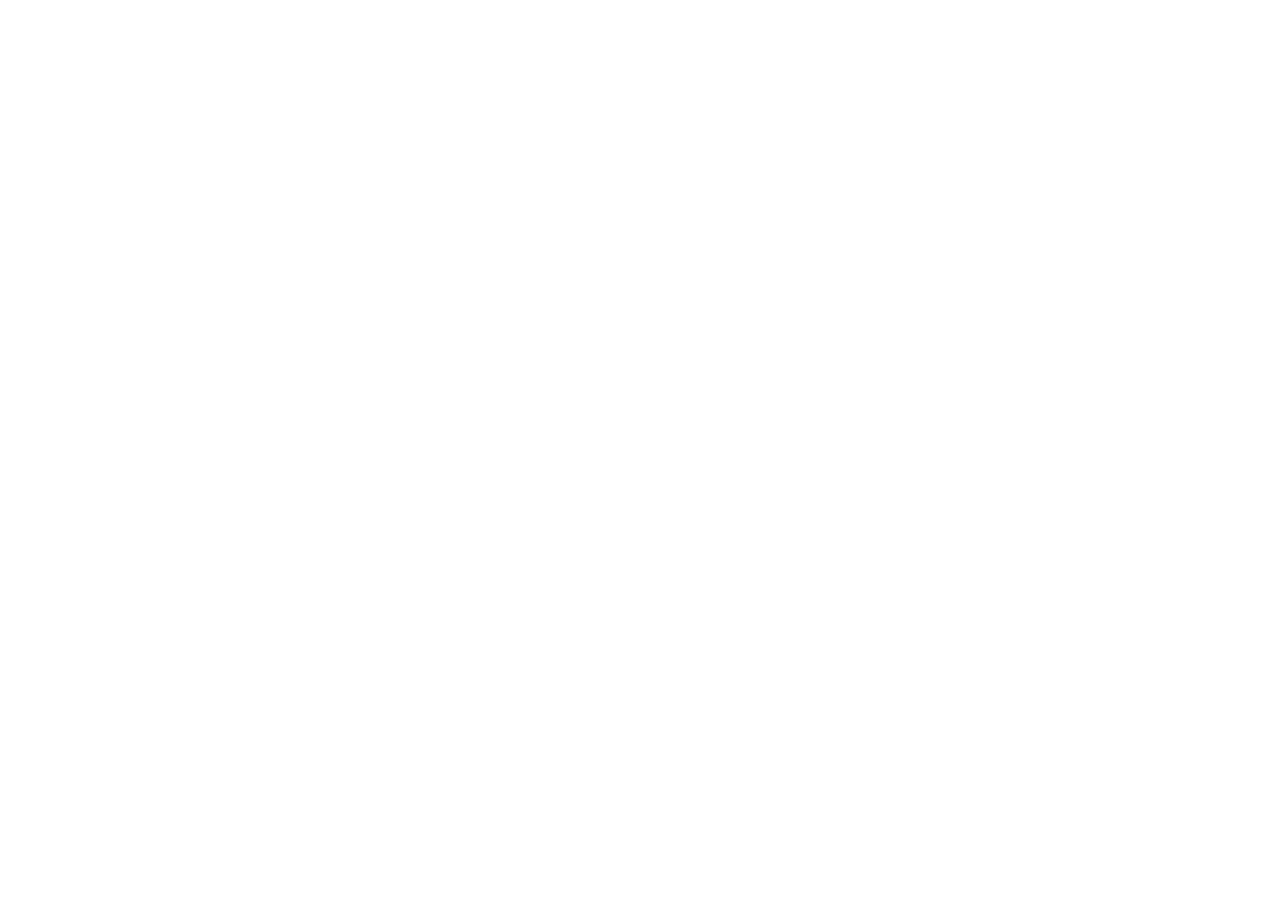
==== atividades.html @ 190195b6 "Add files via upload" ====
<!DOCTYPE html>
<html lang="pt-br">
<head>
    <meta name="viewport" content="width=device-width, initial-scale=1.0">
    <link rel="stylesheet" href="css/atividades.css">
    <script src="js/jquery-3.7.1.js"></script>
</head>
<body>
    
</body>
</html>
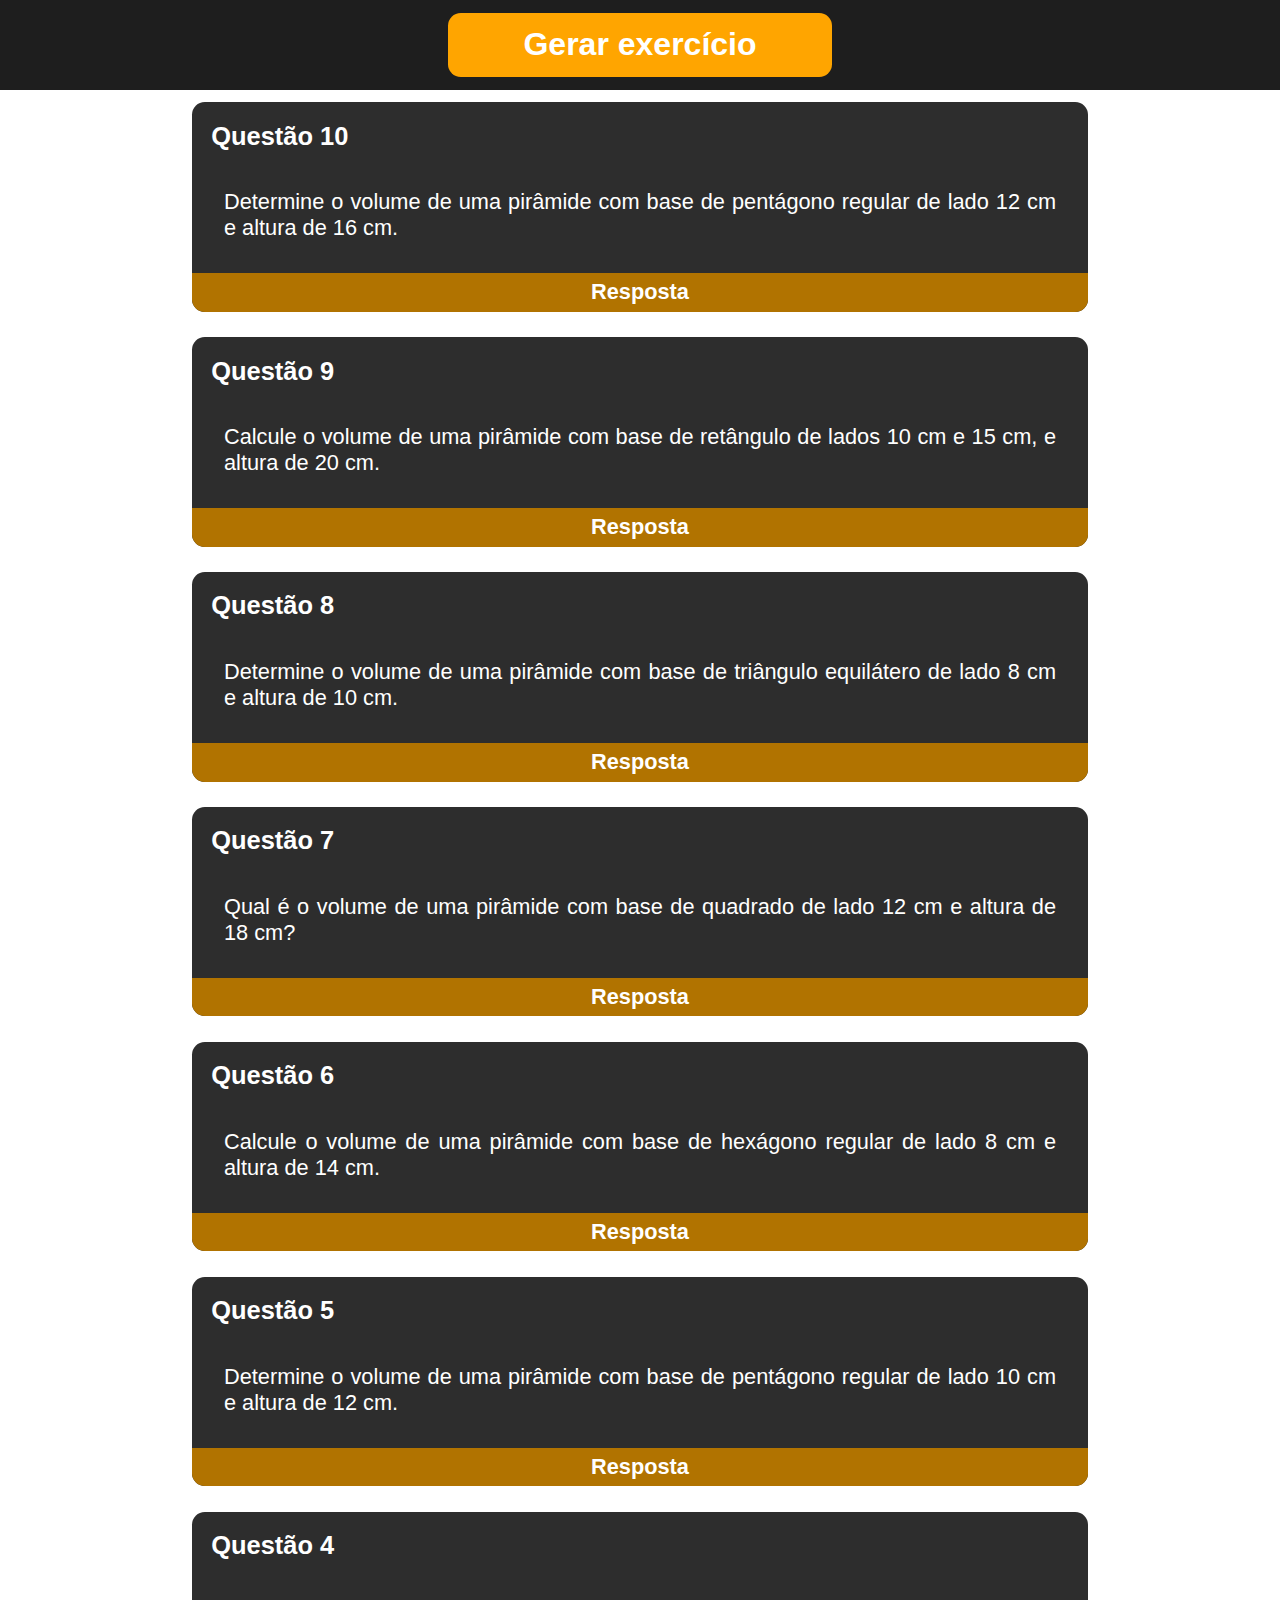
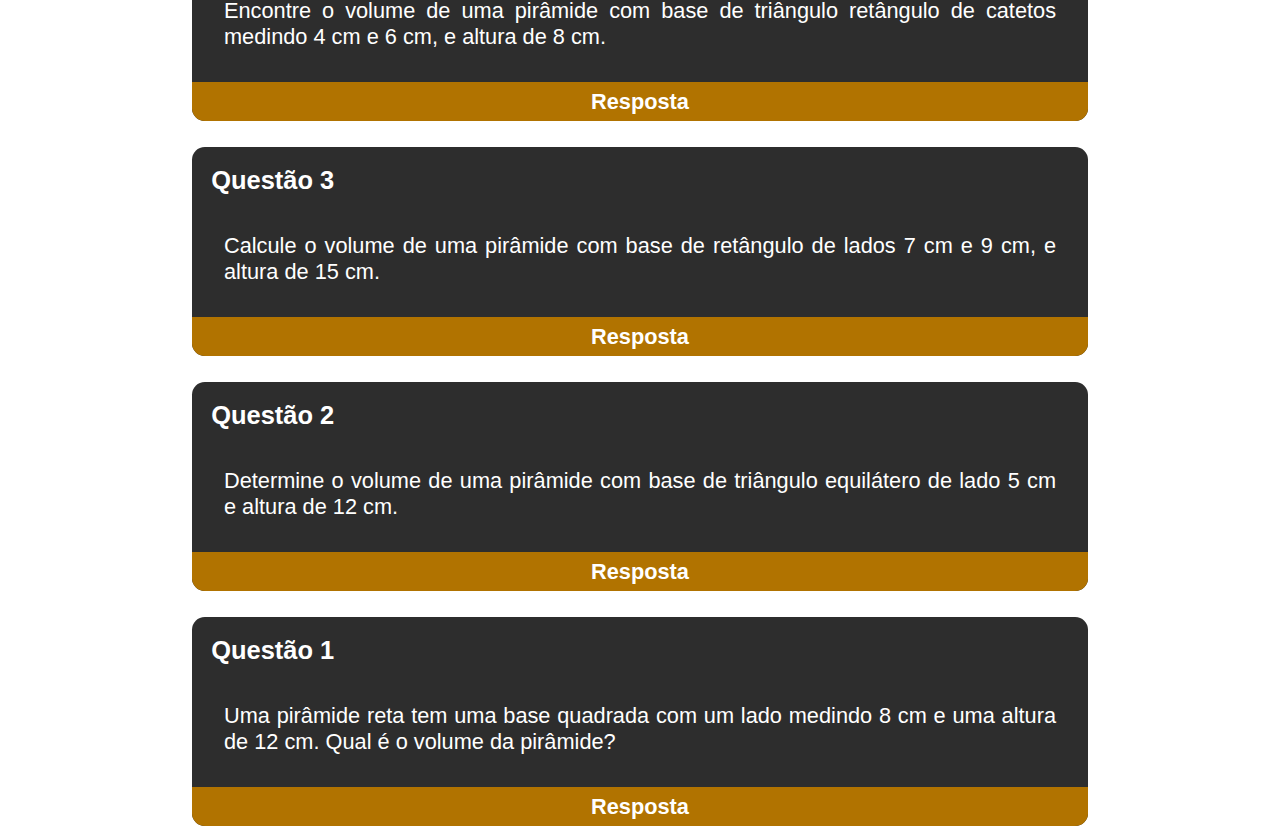
==== commit 87bb82d0: "Add files via upload" ====
--- a/atividades.html
+++ b/atividades.html
@@ -4,8 +4,133 @@
     <meta name="viewport" content="width=device-width, initial-scale=1.0">
     <link rel="stylesheet" href="css/atividades.css">
     <script src="js/jquery-3.7.1.js"></script>
+    <script src="js/atividades.js"></script>
 </head>
 <body>
-    
+    <header>
+        <button id="gerar">Gerar exercício</button>
+    </header>
+    <main>
+        <section>
+            <h3 class="title">Questão 10</h3>
+            <div class="content">
+                <p class="question">
+                    Determine o volume de uma pirâmide com base de pentágono regular de lado 12 cm e altura de 16 cm.
+                </p>
+            </div>
+            <div class="resposta">
+                <p class="response">Aproximadamente: 829,18 cm³</p>
+                <button class="showResponse">Resposta</button>
+            </div>
+        </section>
+        <section>
+            <h3 class="title">Questão 9</h3>
+            <div class="content">
+                <p class="question">
+                    Calcule o volume de uma pirâmide com base de retângulo de lados 10 cm e 15 cm, e altura de 20 cm.
+                </p>
+            </div>
+            <div class="resposta">
+                <p class="response">Aproximadamente: 500 cm³</p>
+                <button class="showResponse">Resposta</button>
+            </div>
+        </section>
+        <section>
+            <h3 class="title">Questão 8</h3>
+            <div class="content">
+                <p class="question">
+                    Determine o volume de uma pirâmide com base de triângulo equilátero de lado 8 cm e altura de 10 cm.
+                </p>
+            </div>
+            <div class="resposta">
+                <p class="response">Aproximadamente: 137,64 cm³</p>
+                <button class="showResponse">Resposta</button>
+            </div>
+        </section>
+        <section>
+            <h3 class="title">Questão 7</h3>
+            <div class="content">
+                <p class="question">
+                    Qual é o volume de uma pirâmide com base de quadrado de lado 12 cm e altura de 18 cm?
+                </p>
+            </div>
+            <div class="resposta">
+                <p class="response">Aproximadamente: 864 cm³</p>
+                <button class="showResponse">Resposta</button>
+            </div>
+        </section>
+        <section>
+            <h3 class="title">Questão 6</h3>
+            <div class="content">
+                <p class="question">
+                    Calcule o volume de uma pirâmide com base de hexágono regular de lado 8 cm e altura de 14 cm.
+                </p>
+            </div>
+            <div class="resposta">
+                <p class="response">Aproximadamente: 358,57 cm³</p>
+                <button class="showResponse">Resposta</button>
+            </div>
+        </section>
+        <section>
+            <h3 class="title">Questão 5</h3>
+            <div class="content">
+                <p class="question">
+                    Determine o volume de uma pirâmide com base de pentágono regular de lado 10 cm e altura de 12 cm.
+                </p>
+            </div>
+            <div class="resposta">
+                <p class="response">Aproximadamente: 206,97 cm³</p>
+                <button class="showResponse">Resposta</button>
+            </div>
+        </section>
+        <section>
+            <h3 class="title">Questão 4</h3>
+            <div class="content">
+                <p class="question">
+                    Encontre o volume de uma pirâmide com base de triângulo retângulo de catetos medindo 4 cm e 6 cm, e altura de 8 cm.
+                </p>
+            </div>
+            <div class="resposta">
+                <p class="response">Aproximadamente: 64 cm³</p>
+                <button class="showResponse">Resposta</button>
+            </div>
+        </section>
+        <section>
+            <h3 class="title">Questão 3</h3>
+            <div class="content">
+                <p class="question">
+                    Calcule o volume de uma pirâmide com base de retângulo de lados 7 cm e 9 cm, e altura de 15 cm.
+                </p>
+            </div>
+            <div class="resposta">
+                <p class="response">Aproximadamente: 315 cm³</p>
+                <button class="showResponse">Resposta</button>
+            </div>
+        </section>
+        <section>
+            <h3 class="title">Questão 2</h3>
+            <div class="content">
+                <p class="question">
+                    Determine o volume de uma pirâmide com base de triângulo equilátero de lado 5 cm e altura de 12 cm.
+                </p>
+            </div>
+            <div class="resposta">
+                <p class="response">Aproximadamente: 50 cm³</p>
+                <button class="showResponse">Resposta</button>
+            </div>
+        </section>
+        <section>
+            <h3 class="title">Questão 1</h3>
+            <div class="content">
+                <p class="question">
+                    Uma pirâmide reta tem uma base quadrada com um lado medindo 8 cm e uma altura de 12 cm. Qual é o volume da pirâmide?
+                </p>
+            </div>
+            <div class="resposta">
+                <p class="response">Aproximadamente: 120 cm³</p>
+                <button class="showResponse">Resposta</button>
+            </div>
+        </section>
+    </main>
 </body>
 </html>--- a/css/atividades.css
+++ b/css/atividades.css
@@ -0,0 +1,99 @@
+*{
+    margin: 0;
+    padding: 0;
+    font-family: Arial, Helvetica, sans-serif;
+}
+::selection{
+    background-color: orange;
+}
+::-webkit-scrollbar{
+    background-color: rgb(30, 30, 30);
+}
+::-webkit-scrollbar-thumb{
+    background-color: rgb(50, 50, 50);
+}
+body{
+    color: white;
+}
+header{
+    background-color: rgb(30, 30, 30);
+}
+#gerar{
+    background-color: orange;
+    color: white;
+    font-weight: bold;
+    border: none;
+}
+#gerar:active{
+    background-color: rgb(177, 115, 0);
+}
+section{
+    background-color: rgb(45, 45, 45);
+}
+.resposta{
+    background-color: rgb(177, 115, 0);
+}
+.showResponse{
+    background: none;
+    border: none;
+    color: white;
+    font-weight: bold;
+}
+
+@media only screen and (min-width: 0px)
+{
+    ::-webkit-scrollbar-thumb{
+        border-radius: 20vw;
+    }
+    body{
+        height: 100vh;
+        display: grid;
+        grid-template: min(7vw, 14vh) 1fr / 1fr;
+    }
+    header{
+        grid-area: 1/1/1/1;
+        display: flex;
+        justify-content: center;
+        align-items: center;
+    }
+    #gerar{
+        width: min(30vw, 60vh);
+        height: min(5vw, 10vh);
+        font-size: min(2.5vw, 5vh);
+        border-radius: min(1vw, 2vh);
+    }
+    main{
+        grid-area: 2/1/2/1;
+        display: flex;
+        flex-direction: column;
+        align-items: center;
+    }
+    section{
+        width: min(70vw, 140vh);
+        margin: min(1vw, 2vh);
+        border-radius: min(1vw, 2vh);
+        font-size: min(1.7vw, 3.4vh);
+    }
+    .title{
+        margin: min(1.5vw, 3vh);
+    }
+    .content{
+        margin: min(1vw, 2vh);
+        padding: min(1.5vw, 3vh);
+    }
+    .question{
+        text-align: justify;
+    }
+    .resposta{
+        display: flex;
+        flex-direction: column;
+        align-items: center;
+        border-radius: 0 0 min(1vw, 2vh) min(1vw, 2vh);
+        padding: min(0.5vw, 1vh);
+    }
+    .showResponse{
+        width: 100%;
+        font-size: min(1.7vw, 3.4vh);
+        border-radius: 0 0 min(1vw, 2vh) min(1vw, 2vh);
+    }
+}